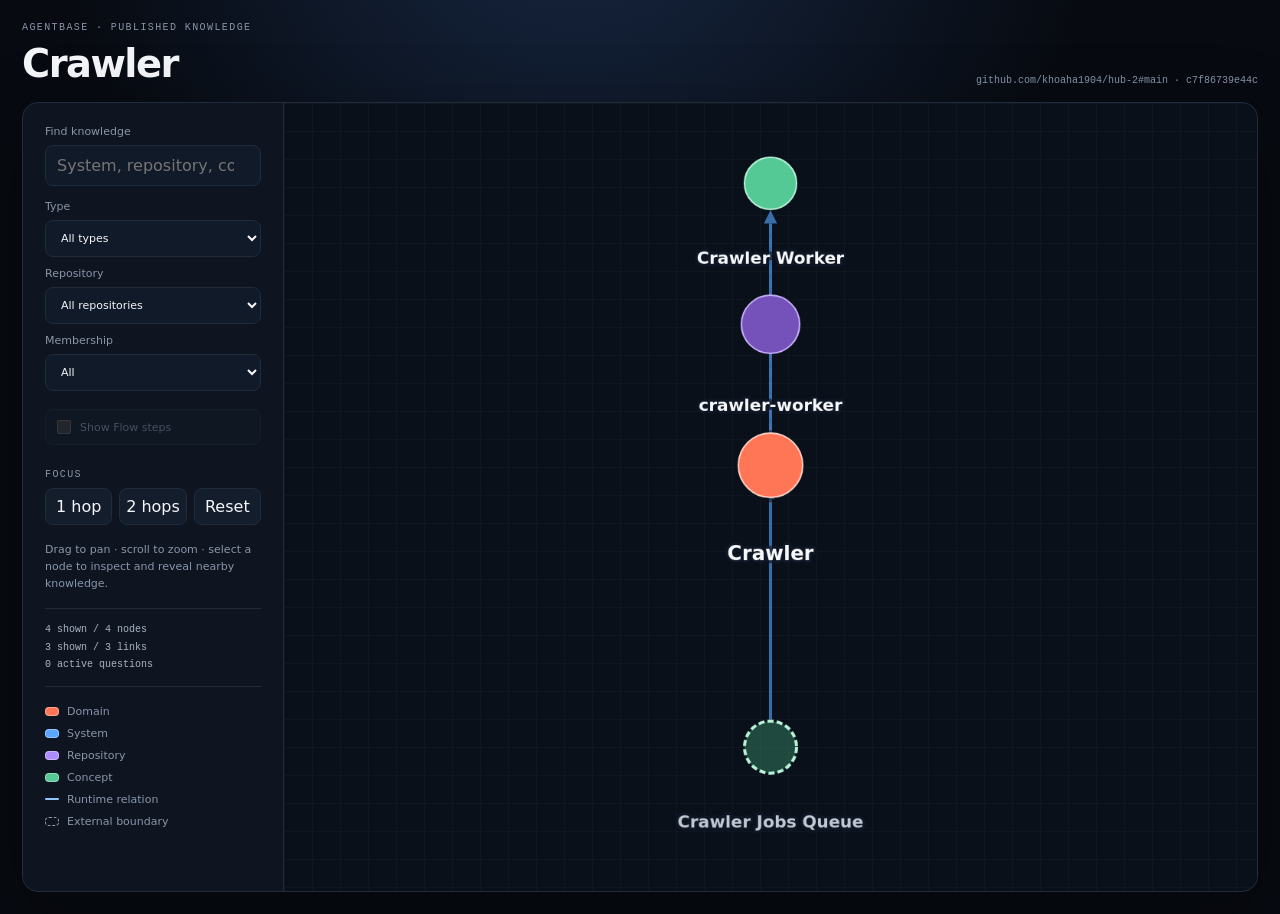
==== crawler-c0/index.html @ 4d557eef "publish compact C0/C1 crawler review" ====
<!doctype html>
<html lang="en">
<head>
  <meta charset="utf-8">
  <meta name="viewport" content="width=device-width,initial-scale=1">
  <meta http-equiv="Content-Security-Policy" content="default-src 'self'; script-src 'self'; style-src 'self'; connect-src 'self'; img-src 'self' data:; object-src 'none'; base-uri 'none'">
  <title>AgentBase Domain Map</title>
  <link rel="stylesheet" href="assets/app.css?build=3-c7f86739e44cef4e86c947a8dd83693939300e8b">
</head>
<body>
  <main class="shell">
    <header class="topbar">
      <div>
        <p class="eyebrow">AgentBase · Published knowledge</p>
        <h1 id="domain-title">Domain map</h1>
      </div>
      <div class="snapshot" id="snapshot"></div>
    </header>
    <section class="workspace">
      <aside class="controls" aria-label="Map controls">
        <label class="search-label" for="search">Find knowledge</label>
        <input id="search" type="search" placeholder="System, repository, component…" autocomplete="off">
        <div class="control-grid">
          <label>Type<select id="type-filter"><option value="all">All types</option></select></label>
          <label>Repository<select id="repository-filter"><option value="all">All repositories</option></select></label>
          <label>Membership<select id="membership-filter"><option value="all">All</option><option value="primary">Primary</option><option value="boundary">Boundary</option></select></label>
        </div>
        <label class="toggle"><input id="flow-toggle" type="checkbox"> Show Flow steps</label>
        <p class="section-label">Focus</p>
        <div class="button-row">
          <button id="focus-one" type="button">1 hop</button>
          <button id="focus-two" type="button">2 hops</button>
          <button id="reset" type="button">Reset</button>
        </div>
        <p class="hint">Drag to pan · scroll to zoom · select a node to inspect and reveal nearby knowledge.</p>
        <div id="stats" class="stats" aria-live="polite"></div>
        <div class="legend" aria-label="Map legend">
          <span><i class="swatch domain"></i>Domain</span>
          <span><i class="swatch system"></i>System</span>
          <span><i class="swatch repository"></i>Repository</span>
          <span><i class="swatch concept"></i>Concept</span>
          <span><i class="swatch runtime"></i>Runtime relation</span>
          <span><i class="swatch boundary"></i>External boundary</span>
        </div>
      </aside>
      <section class="stage" aria-label="Interactive 2D Domain knowledge map">
        <div id="graph" role="img" aria-label="Published Domain concepts and accepted relations" tabindex="0"></div>
        <div id="fallback" class="fallback" hidden>
          <h2>Knowledge map unavailable</h2>
          <p>The Published snapshot remains available in <code>data/domain.json</code>.</p>
        </div>
      </section>
      <aside class="details" aria-live="polite">
        <div class="details-heading">
          <p class="section-label">Selection</p>
          <button id="close-details" class="icon-button" type="button" aria-label="Close node details">×</button>
        </div>
        <h2 id="detail-title">Choose a node</h2>
        <p id="detail-type" class="detail-type">Published concept details appear here.</p>
        <p id="detail-description" class="detail-description"></p>
        <button id="view-document" class="primary-button" type="button" disabled>View document</button>
        <div id="detail-meta"></div>
      </aside>
    </section>
  </main>
  <dialog id="document-dialog" aria-labelledby="document-title">
    <form method="dialog" class="document-card">
      <div class="details-heading">
        <p class="section-label">Published document overview</p>
        <button class="icon-button" type="submit" aria-label="Close document overview">×</button>
      </div>
      <h2 id="document-title">Document overview</h2>
      <p id="document-type" class="detail-type"></p>
      <p id="document-description" class="detail-description"></p>
      <div id="document-meta"></div>
      <p class="dialog-note">This is a bounded overview from the Published snapshot. Read the exact Markdown concept through MCP when full content is needed.</p>
    </form>
  </dialog>
  <script src="assets/cytoscape.min.js?build=3-c7f86739e44cef4e86c947a8dd83693939300e8b"></script>
  <script type="module" src="assets/app.js?build=3-c7f86739e44cef4e86c947a8dd83693939300e8b"></script>
</body>
</html>
---- crawler-c0/assets/app.css ----
:root {
  color-scheme: dark;
  --paper: #070a10;
  --panel: #0e1420;
  --ink: #f4f6fa;
  --muted: #8995a8;
  --rule: #202b3c;
  --accent: #ff7657;
  --blue: #58a6ff;
  --violet: #ae8cff;
  --green: #55c995;
  --amber: #f4be5b;
  --sans: Inter, ui-sans-serif, system-ui, -apple-system, "Segoe UI", sans-serif;
  --mono: ui-monospace, "SFMono-Regular", Consolas, monospace;
}
* { box-sizing: border-box; }
html, body { margin: 0; min-height: 100%; background: var(--paper); color: var(--ink); font-family: var(--sans); }
body { background: radial-gradient(circle at 45% -15%, #172844 0, transparent 42%), var(--paper); }
.shell { min-height: 100vh; padding: 22px; }
.topbar { align-items: end; display: flex; justify-content: space-between; margin: 0 auto 16px; max-width: 1680px; }
.eyebrow, .section-label { color: var(--muted); font-family: var(--mono); font-size: 10px; letter-spacing: .14em; margin: 0 0 8px; text-transform: uppercase; }
h1 { font-size: clamp(29px, 3vw, 42px); font-weight: 620; letter-spacing: -.04em; margin: 0; }
.snapshot { color: var(--muted); font-family: var(--mono); font-size: 10px; max-width: 440px; overflow-wrap: anywhere; text-align: right; }
.workspace { background: var(--rule); border: 1px solid var(--rule); border-radius: 16px; display: grid; gap: 1px; grid-template-columns: 260px minmax(520px, 1fr); height: calc(100vh - 110px); margin: auto; max-width: 1680px; min-height: 620px; overflow: hidden; position: relative; box-shadow: 0 24px 80px rgba(0, 0, 0, .28); }
.controls, .details { background: rgba(14, 20, 32, .96); overflow: auto; padding: 22px; }
.details { bottom: 0; box-shadow: -18px 0 50px rgba(0,0,0,.35); display: none; max-width: 360px; position: absolute; right: 0; top: 0; width: min(88vw, 360px); z-index: 5; }
.details.is-open { display: block; }
.details-heading { align-items: start; display: flex; justify-content: space-between; }
.icon-button { background: transparent; border: 0; color: var(--muted); font-size: 22px; line-height: 1; padding: 0 4px; }
.icon-button:hover { background: #19283d; color: var(--ink); }
.primary-button { background: var(--accent); border-color: #ffb5a3; color: #170d0b; font-size: 11px; font-weight: 700; margin-top: 8px; padding: 9px 12px; width: 100%; }
.primary-button:disabled { cursor: not-allowed; opacity: .35; }
.stage { background-color: #09101a; background-image: linear-gradient(rgba(255,255,255,.025) 1px, transparent 1px), linear-gradient(90deg, rgba(255,255,255,.025) 1px, transparent 1px); background-size: 28px 28px; min-width: 0; overflow: hidden; position: relative; }
#graph { height: 100%; outline: none; width: 100%; }
#graph:focus-visible { box-shadow: inset 0 0 0 2px var(--blue); }
label { color: var(--muted); display: grid; font-size: 11px; gap: 7px; }
.search-label { margin-bottom: 7px; }
input, select, button { border: 1px solid var(--rule); border-radius: 8px; color: var(--ink); font: inherit; }
input, select { background: #111a28; outline: none; padding: 10px 11px; width: 100%; }
input:focus, select:focus, button:focus-visible { border-color: var(--blue); box-shadow: 0 0 0 2px rgba(88, 166, 255, .14); outline: none; }
.control-grid { display: grid; gap: 10px; margin: 14px 0 18px; }
.toggle { align-items: center; background: #111a28; border: 1px solid var(--rule); border-radius: 8px; display: flex; gap: 9px; margin-bottom: 24px; padding: 10px 11px; }
.toggle input { accent-color: var(--amber); height: 14px; margin: 0; padding: 0; width: 14px; }
.toggle:has(input:disabled) { opacity: .45; }
.button-row { display: grid; gap: 7px; grid-template-columns: repeat(3, 1fr); }
button { background: #131d2c; cursor: pointer; padding: 8px 5px; }
button:hover { background: #19283d; border-color: #365679; }
.hint { color: var(--muted); font-size: 11px; line-height: 1.55; margin: 16px 0; }
.stats { border-bottom: 1px solid var(--rule); border-top: 1px solid var(--rule); color: #aab4c3; font-family: var(--mono); font-size: 10px; line-height: 1.75; padding: 12px 0; white-space: pre-line; }
.legend { display: grid; gap: 9px; margin-top: 18px; }
.legend span { align-items: center; color: var(--muted); display: flex; font-size: 11px; gap: 8px; }
.swatch { background: var(--green); border: 1px solid rgba(255,255,255,.35); border-radius: 4px; height: 9px; width: 14px; }
.swatch.domain { background: var(--accent); }.swatch.system { background: var(--blue); }.swatch.repository { background: var(--violet); }.swatch.runtime { background: var(--blue); border-radius: 1px; height: 2px; }.swatch.boundary { background: transparent; border: 1px dashed #8e99aa; }
.details h2 { font-size: 20px; line-height: 1.25; margin: 4px 0 5px; }
.detail-type { color: var(--blue); font-family: var(--mono); font-size: 10px; margin: 0 0 18px; text-transform: uppercase; }
.detail-description { color: #c3cad5; font-size: 13px; line-height: 1.6; }
.meta-block { border-top: 1px solid var(--rule); margin-top: 18px; padding-top: 14px; }
.meta-block h3 { color: var(--muted); font-family: var(--mono); font-size: 9px; letter-spacing: .12em; margin: 0 0 9px; text-transform: uppercase; }
.meta-block li { color: #aeb8c7; font-size: 11px; line-height: 1.55; overflow-wrap: anywhere; }
.meta-block ul { margin: 0; padding-left: 16px; }
.meta-block code { color: #d3dded; font-family: var(--mono); font-size: 10px; overflow-wrap: anywhere; }
.dialog-note { color: var(--muted); font-size: 11px; line-height: 1.55; margin: 20px 0 0; }
dialog { background: transparent; border: 0; color: var(--ink); max-width: min(680px, calc(100vw - 32px)); padding: 0; width: 100%; }
dialog::backdrop { background: rgba(2, 5, 10, .78); backdrop-filter: blur(3px); }
.document-card { background: var(--panel); border: 1px solid #3b4c65; border-radius: 16px; box-shadow: 0 24px 90px rgba(0,0,0,.55); max-height: min(780px, calc(100vh - 32px)); overflow: auto; padding: 24px; }
.fallback { inset: 0; padding: 15%; position: absolute; text-align: center; }
.fallback h2 { font-size: 27px; margin-bottom: 10px; }.fallback p { color: var(--muted); line-height: 1.6; }
@media (max-width: 1050px) {
  .workspace { grid-template-columns: 230px 1fr; }
}
@media (max-width: 720px) {
  .shell { padding: 10px; }.snapshot { display: none; }.workspace { grid-template-columns: 1fr; height: auto; min-height: 0; }.stage { height: 64vh; min-height: 480px; }.controls { order: 2; }
}
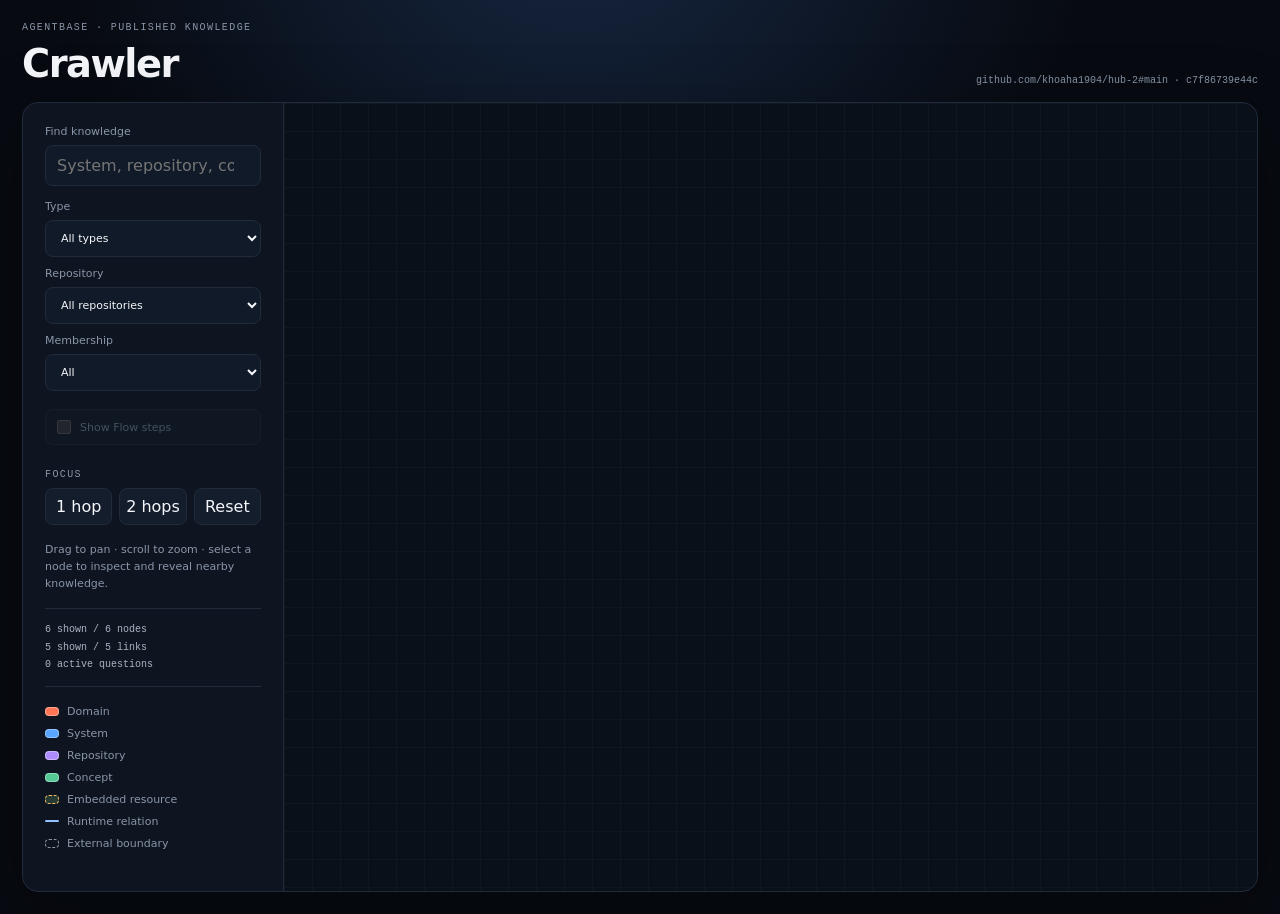
==== commit 91630bbb: "show embedded resources in crawler maps" ====
--- a/crawler-c0/index.html
+++ b/crawler-c0/index.html
@@ -5,7 +5,7 @@
   <meta name="viewport" content="width=device-width,initial-scale=1">
   <meta http-equiv="Content-Security-Policy" content="default-src 'self'; script-src 'self'; style-src 'self'; connect-src 'self'; img-src 'self' data:; object-src 'none'; base-uri 'none'">
   <title>AgentBase Domain Map</title>
-  <link rel="stylesheet" href="assets/app.css?build=3-c7f86739e44cef4e86c947a8dd83693939300e8b">
+  <link rel="stylesheet" href="assets/app.css?build=4-c7f86739e44cef4e86c947a8dd83693939300e8b">
 </head>
 <body>
   <main class="shell">
@@ -39,6 +39,7 @@
           <span><i class="swatch system"></i>System</span>
           <span><i class="swatch repository"></i>Repository</span>
           <span><i class="swatch concept"></i>Concept</span>
+          <span><i class="swatch embedded"></i>Embedded resource</span>
           <span><i class="swatch runtime"></i>Runtime relation</span>
           <span><i class="swatch boundary"></i>External boundary</span>
         </div>
@@ -76,7 +77,7 @@
       <p class="dialog-note">This is a bounded overview from the Published snapshot. Read the exact Markdown concept through MCP when full content is needed.</p>
     </form>
   </dialog>
-  <script src="assets/cytoscape.min.js?build=3-c7f86739e44cef4e86c947a8dd83693939300e8b"></script>
-  <script type="module" src="assets/app.js?build=3-c7f86739e44cef4e86c947a8dd83693939300e8b"></script>
+  <script src="assets/cytoscape.min.js?build=4-c7f86739e44cef4e86c947a8dd83693939300e8b"></script>
+  <script type="module" src="assets/app.js?build=4-c7f86739e44cef4e86c947a8dd83693939300e8b"></script>
 </body>
 </html>
--- a/crawler-c0/assets/app.css
+++ b/crawler-c0/assets/app.css
@@ -50,7 +50,7 @@
 .legend { display: grid; gap: 9px; margin-top: 18px; }
 .legend span { align-items: center; color: var(--muted); display: flex; font-size: 11px; gap: 8px; }
 .swatch { background: var(--green); border: 1px solid rgba(255,255,255,.35); border-radius: 4px; height: 9px; width: 14px; }
-.swatch.domain { background: var(--accent); }.swatch.system { background: var(--blue); }.swatch.repository { background: var(--violet); }.swatch.runtime { background: var(--blue); border-radius: 1px; height: 2px; }.swatch.boundary { background: transparent; border: 1px dashed #8e99aa; }
+.swatch.domain { background: var(--accent); }.swatch.system { background: var(--blue); }.swatch.repository { background: var(--violet); }.swatch.embedded { background: #263b35; border: 1px dashed var(--amber); }.swatch.runtime { background: var(--blue); border-radius: 1px; height: 2px; }.swatch.boundary { background: transparent; border: 1px dashed #8e99aa; }
 .details h2 { font-size: 20px; line-height: 1.25; margin: 4px 0 5px; }
 .detail-type { color: var(--blue); font-family: var(--mono); font-size: 10px; margin: 0 0 18px; text-transform: uppercase; }
 .detail-description { color: #c3cad5; font-size: 13px; line-height: 1.6; }
@@ -59,6 +59,10 @@
 .meta-block li { color: #aeb8c7; font-size: 11px; line-height: 1.55; overflow-wrap: anywhere; }
 .meta-block ul { margin: 0; padding-left: 16px; }
 .meta-block code { color: #d3dded; font-family: var(--mono); font-size: 10px; overflow-wrap: anywhere; }
+.evidence-summary { color: #d0d7e2; font-family: var(--mono); font-size: 10px; margin: 0 0 8px; }
+.evidence-block details { border-top: 1px dashed #2b394d; margin-top: 10px; padding-top: 9px; }
+.evidence-block summary { color: var(--blue); cursor: pointer; font-size: 10px; }
+.exact-evidence { margin-top: 9px !important; }
 .dialog-note { color: var(--muted); font-size: 11px; line-height: 1.55; margin: 20px 0 0; }
 dialog { background: transparent; border: 0; color: var(--ink); max-width: min(680px, calc(100vw - 32px)); padding: 0; width: 100%; }
 dialog::backdrop { background: rgba(2, 5, 10, .78); backdrop-filter: blur(3px); }
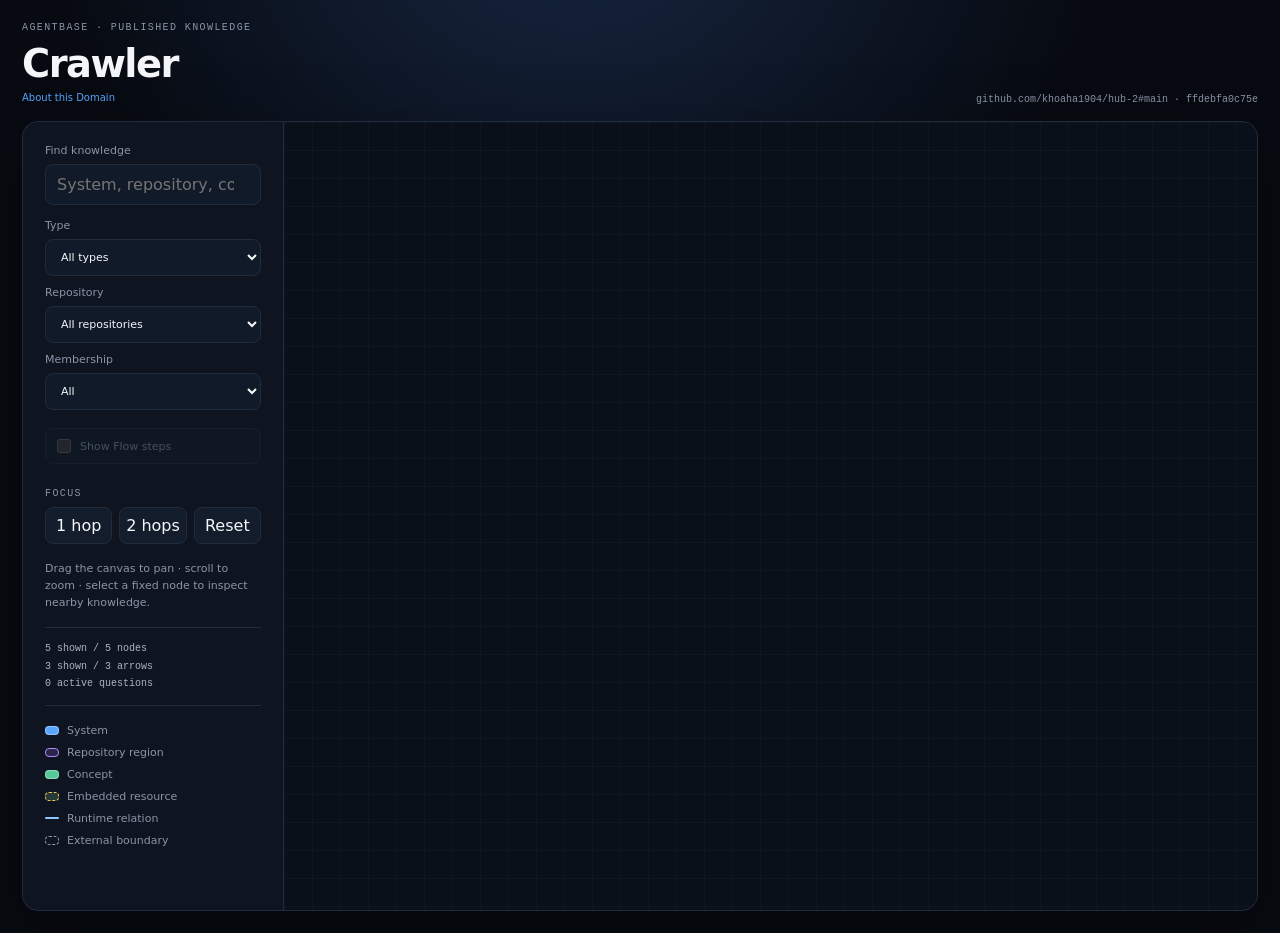
==== commit 20b5912e: "show repository regions and runtime arrows" ====
--- a/crawler-c0/index.html
+++ b/crawler-c0/index.html
@@ -5,7 +5,7 @@
   <meta name="viewport" content="width=device-width,initial-scale=1">
   <meta http-equiv="Content-Security-Policy" content="default-src 'self'; script-src 'self'; style-src 'self'; connect-src 'self'; img-src 'self' data:; object-src 'none'; base-uri 'none'">
   <title>AgentBase Domain Map</title>
-  <link rel="stylesheet" href="assets/app.css?build=4-c7f86739e44cef4e86c947a8dd83693939300e8b">
+  <link rel="stylesheet" href="assets/app.css?build=5-ffdebfa0c75e28d050f98c53872717b059e1aa14">
 </head>
 <body>
   <main class="shell">
@@ -13,6 +13,7 @@
       <div>
         <p class="eyebrow">AgentBase · Published knowledge</p>
         <h1 id="domain-title">Domain map</h1>
+        <button id="domain-details" class="text-button" type="button">About this Domain</button>
       </div>
       <div class="snapshot" id="snapshot"></div>
     </header>
@@ -32,12 +33,11 @@
           <button id="focus-two" type="button">2 hops</button>
           <button id="reset" type="button">Reset</button>
         </div>
-        <p class="hint">Drag to pan · scroll to zoom · select a node to inspect and reveal nearby knowledge.</p>
+        <p class="hint">Drag the canvas to pan · scroll to zoom · select a fixed node to inspect nearby knowledge.</p>
         <div id="stats" class="stats" aria-live="polite"></div>
         <div class="legend" aria-label="Map legend">
-          <span><i class="swatch domain"></i>Domain</span>
           <span><i class="swatch system"></i>System</span>
-          <span><i class="swatch repository"></i>Repository</span>
+          <span><i class="swatch repository"></i>Repository region</span>
           <span><i class="swatch concept"></i>Concept</span>
           <span><i class="swatch embedded"></i>Embedded resource</span>
           <span><i class="swatch runtime"></i>Runtime relation</span>
@@ -77,7 +77,7 @@
       <p class="dialog-note">This is a bounded overview from the Published snapshot. Read the exact Markdown concept through MCP when full content is needed.</p>
     </form>
   </dialog>
-  <script src="assets/cytoscape.min.js?build=4-c7f86739e44cef4e86c947a8dd83693939300e8b"></script>
-  <script type="module" src="assets/app.js?build=4-c7f86739e44cef4e86c947a8dd83693939300e8b"></script>
+  <script src="assets/cytoscape.min.js?build=5-ffdebfa0c75e28d050f98c53872717b059e1aa14"></script>
+  <script type="module" src="assets/app.js?build=5-ffdebfa0c75e28d050f98c53872717b059e1aa14"></script>
 </body>
 </html>
--- a/crawler-c0/assets/app.css
+++ b/crawler-c0/assets/app.css
@@ -20,6 +20,8 @@
 .topbar { align-items: end; display: flex; justify-content: space-between; margin: 0 auto 16px; max-width: 1680px; }
 .eyebrow, .section-label { color: var(--muted); font-family: var(--mono); font-size: 10px; letter-spacing: .14em; margin: 0 0 8px; text-transform: uppercase; }
 h1 { font-size: clamp(29px, 3vw, 42px); font-weight: 620; letter-spacing: -.04em; margin: 0; }
+.text-button { background: transparent; border: 0; color: var(--blue); font-size: 10px; margin-top: 5px; padding: 0; }
+.text-button:hover { background: transparent; color: #a8d2ff; }
 .snapshot { color: var(--muted); font-family: var(--mono); font-size: 10px; max-width: 440px; overflow-wrap: anywhere; text-align: right; }
 .workspace { background: var(--rule); border: 1px solid var(--rule); border-radius: 16px; display: grid; gap: 1px; grid-template-columns: 260px minmax(520px, 1fr); height: calc(100vh - 110px); margin: auto; max-width: 1680px; min-height: 620px; overflow: hidden; position: relative; box-shadow: 0 24px 80px rgba(0, 0, 0, .28); }
 .controls, .details { background: rgba(14, 20, 32, .96); overflow: auto; padding: 22px; }
@@ -50,7 +52,7 @@
 .legend { display: grid; gap: 9px; margin-top: 18px; }
 .legend span { align-items: center; color: var(--muted); display: flex; font-size: 11px; gap: 8px; }
 .swatch { background: var(--green); border: 1px solid rgba(255,255,255,.35); border-radius: 4px; height: 9px; width: 14px; }
-.swatch.domain { background: var(--accent); }.swatch.system { background: var(--blue); }.swatch.repository { background: var(--violet); }.swatch.embedded { background: #263b35; border: 1px dashed var(--amber); }.swatch.runtime { background: var(--blue); border-radius: 1px; height: 2px; }.swatch.boundary { background: transparent; border: 1px dashed #8e99aa; }
+.swatch.system { background: var(--blue); }.swatch.repository { background: rgba(117,82,185,.28); border: 1px solid var(--violet); }.swatch.embedded { background: #263b35; border: 1px dashed var(--amber); }.swatch.runtime { background: var(--blue); border-radius: 1px; height: 2px; }.swatch.boundary { background: transparent; border: 1px dashed #8e99aa; }
 .details h2 { font-size: 20px; line-height: 1.25; margin: 4px 0 5px; }
 .detail-type { color: var(--blue); font-family: var(--mono); font-size: 10px; margin: 0 0 18px; text-transform: uppercase; }
 .detail-description { color: #c3cad5; font-size: 13px; line-height: 1.6; }
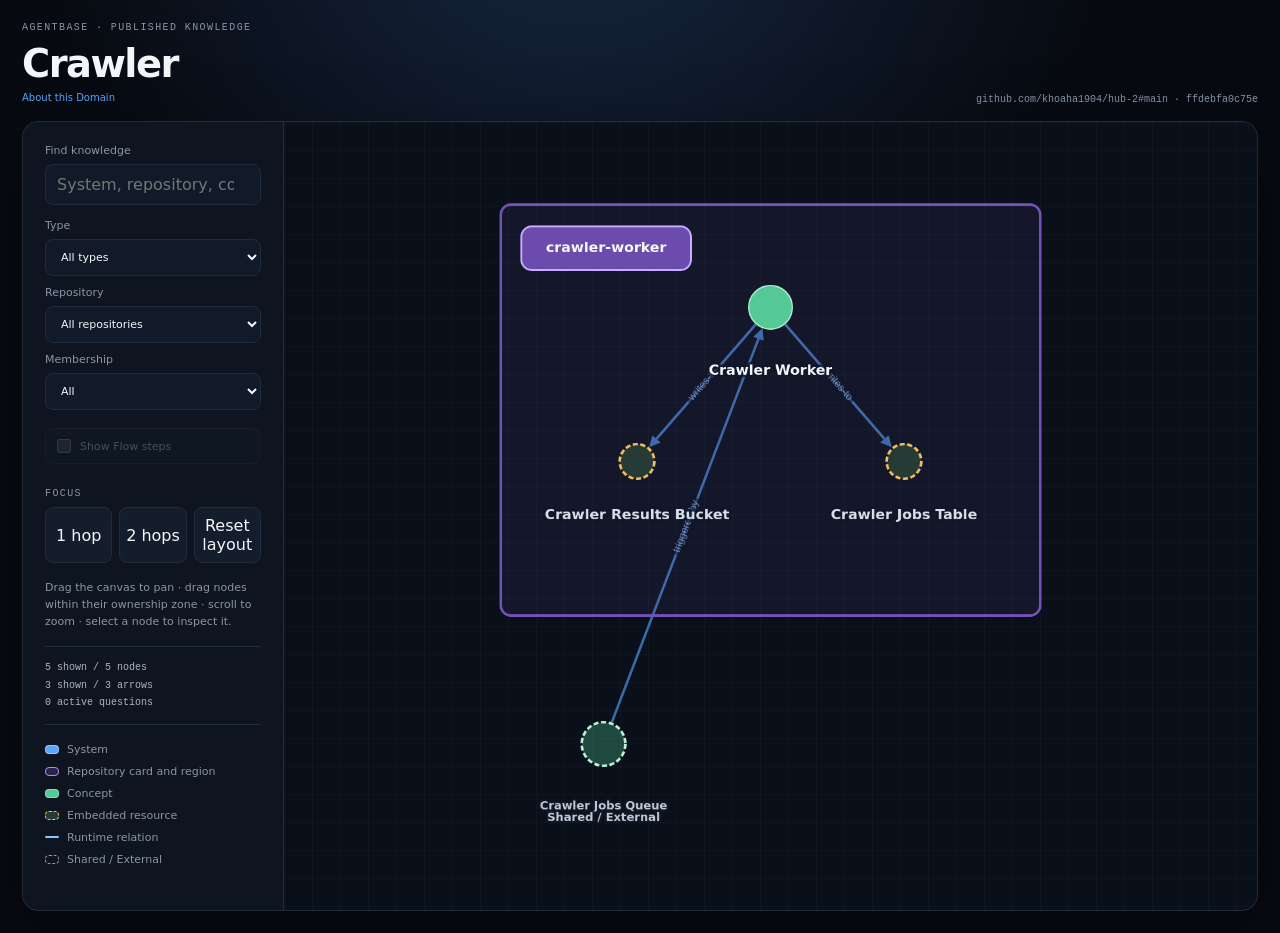
==== commit 55383eb9: "make domain map nodes adjustable" ====
--- a/crawler-c0/index.html
+++ b/crawler-c0/index.html
@@ -5,7 +5,7 @@
   <meta name="viewport" content="width=device-width,initial-scale=1">
   <meta http-equiv="Content-Security-Policy" content="default-src 'self'; script-src 'self'; style-src 'self'; connect-src 'self'; img-src 'self' data:; object-src 'none'; base-uri 'none'">
   <title>AgentBase Domain Map</title>
-  <link rel="stylesheet" href="assets/app.css?build=5-ffdebfa0c75e28d050f98c53872717b059e1aa14">
+  <link rel="stylesheet" href="assets/app.css?build=6-ffdebfa0c75e28d050f98c53872717b059e1aa14">
 </head>
 <body>
   <main class="shell">
@@ -31,17 +31,17 @@
         <div class="button-row">
           <button id="focus-one" type="button">1 hop</button>
           <button id="focus-two" type="button">2 hops</button>
-          <button id="reset" type="button">Reset</button>
+          <button id="reset" type="button">Reset layout</button>
         </div>
-        <p class="hint">Drag the canvas to pan · scroll to zoom · select a fixed node to inspect nearby knowledge.</p>
+        <p class="hint">Drag the canvas to pan · drag nodes within their ownership zone · scroll to zoom · select a node to inspect it.</p>
         <div id="stats" class="stats" aria-live="polite"></div>
         <div class="legend" aria-label="Map legend">
           <span><i class="swatch system"></i>System</span>
-          <span><i class="swatch repository"></i>Repository region</span>
+          <span><i class="swatch repository"></i>Repository card and region</span>
           <span><i class="swatch concept"></i>Concept</span>
           <span><i class="swatch embedded"></i>Embedded resource</span>
           <span><i class="swatch runtime"></i>Runtime relation</span>
-          <span><i class="swatch boundary"></i>External boundary</span>
+          <span><i class="swatch boundary"></i>Shared / External</span>
         </div>
       </aside>
       <section class="stage" aria-label="Interactive 2D Domain knowledge map">
@@ -77,7 +77,7 @@
       <p class="dialog-note">This is a bounded overview from the Published snapshot. Read the exact Markdown concept through MCP when full content is needed.</p>
     </form>
   </dialog>
-  <script src="assets/cytoscape.min.js?build=5-ffdebfa0c75e28d050f98c53872717b059e1aa14"></script>
-  <script type="module" src="assets/app.js?build=5-ffdebfa0c75e28d050f98c53872717b059e1aa14"></script>
+  <script src="assets/cytoscape.min.js?build=6-ffdebfa0c75e28d050f98c53872717b059e1aa14"></script>
+  <script type="module" src="assets/app.js?build=6-ffdebfa0c75e28d050f98c53872717b059e1aa14"></script>
 </body>
 </html>
